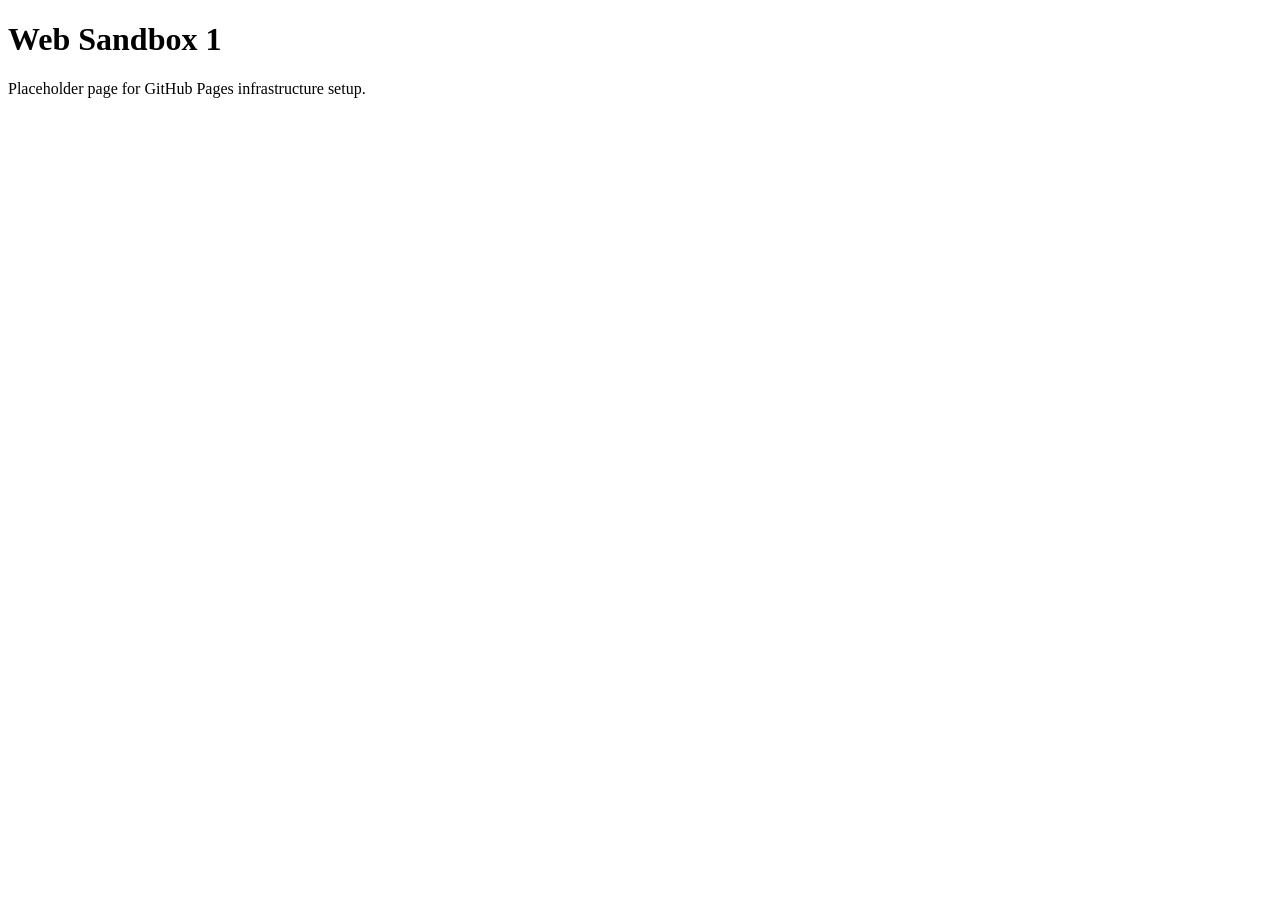
==== index.html @ b5f7ca27 "Add initial HTML structure for Web Sandbox 1" ====
<!doctype html>
<html lang="en">
<head>
  <meta charset="utf-8">
  <meta name="viewport" content="width=device-width, initial-scale=1">
  <title>Web Sandbox 1</title>
  <meta name="description" content="Placeholder for AI web sandbox 1.">
</head>
<body>
  <main>
    <h1>Web Sandbox 1</h1>
    <p>Placeholder page for GitHub Pages infrastructure setup.</p>
  </main>
</body>
</html>
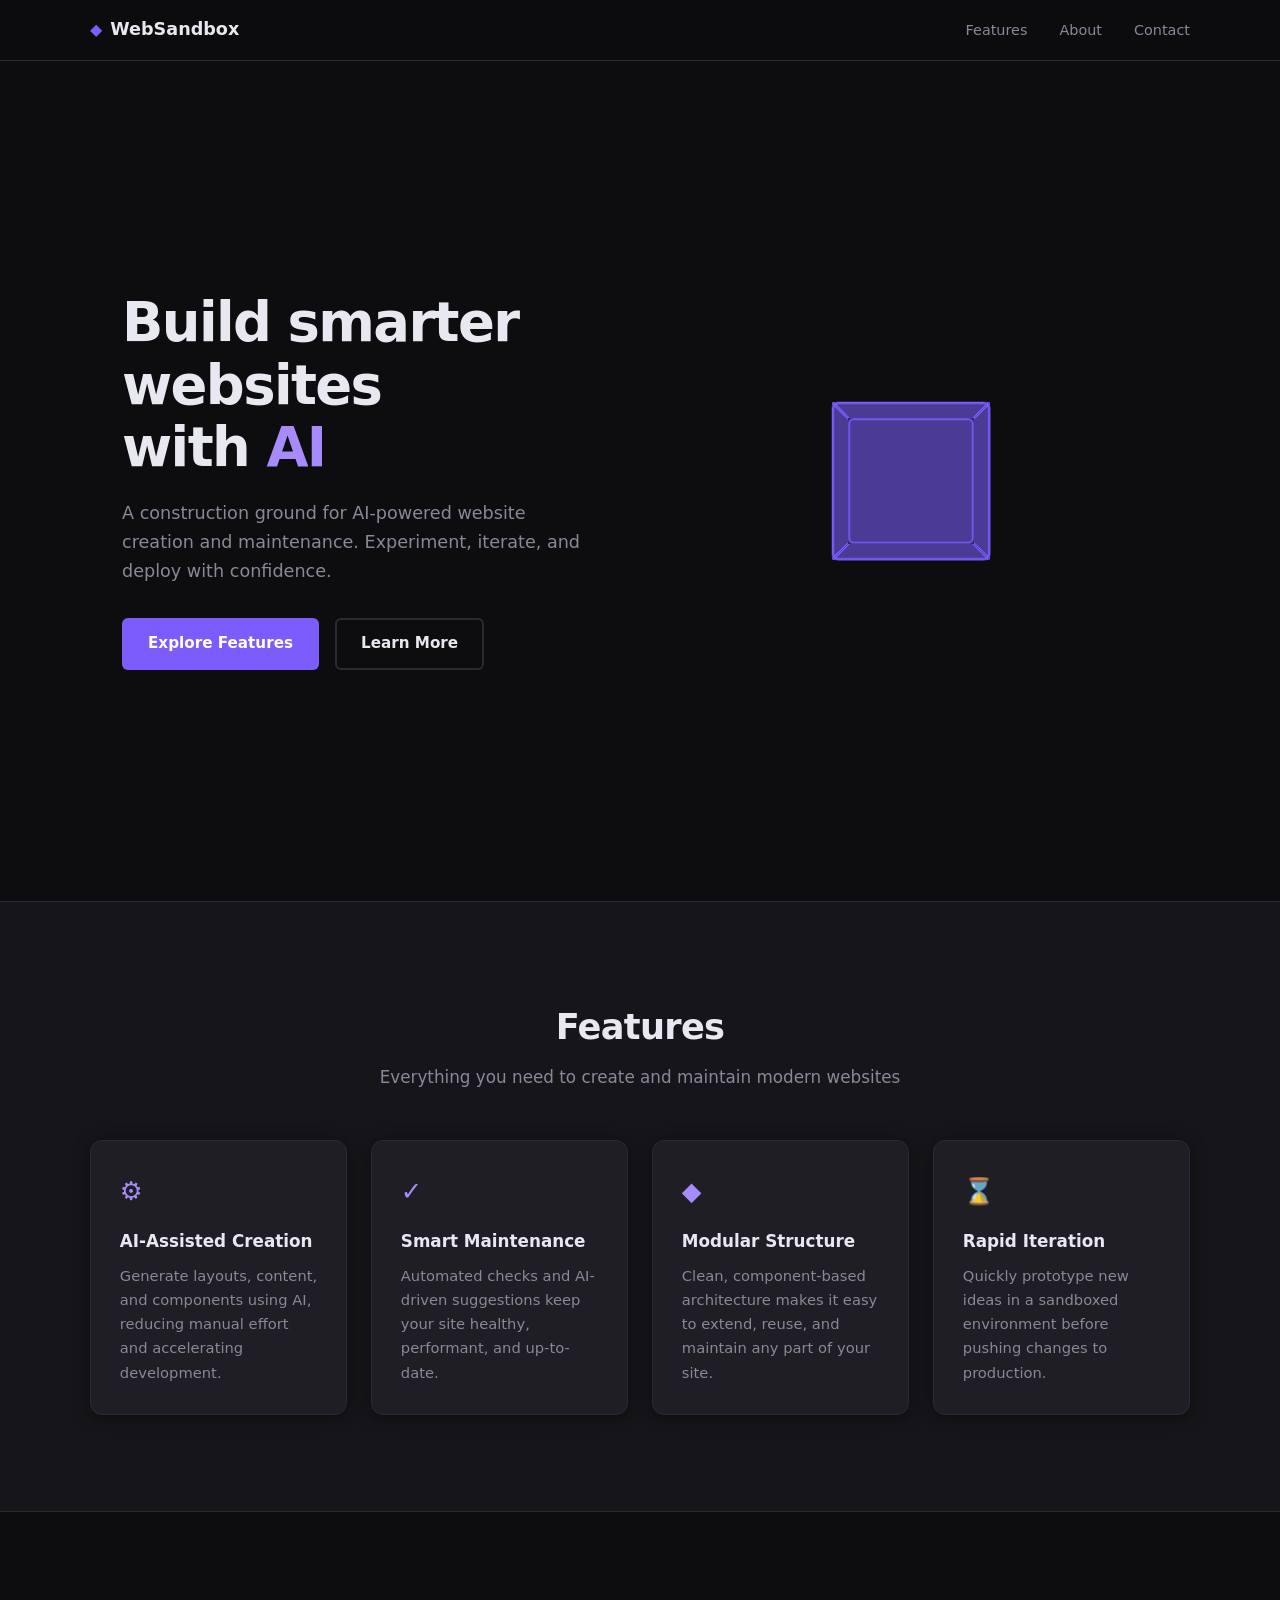
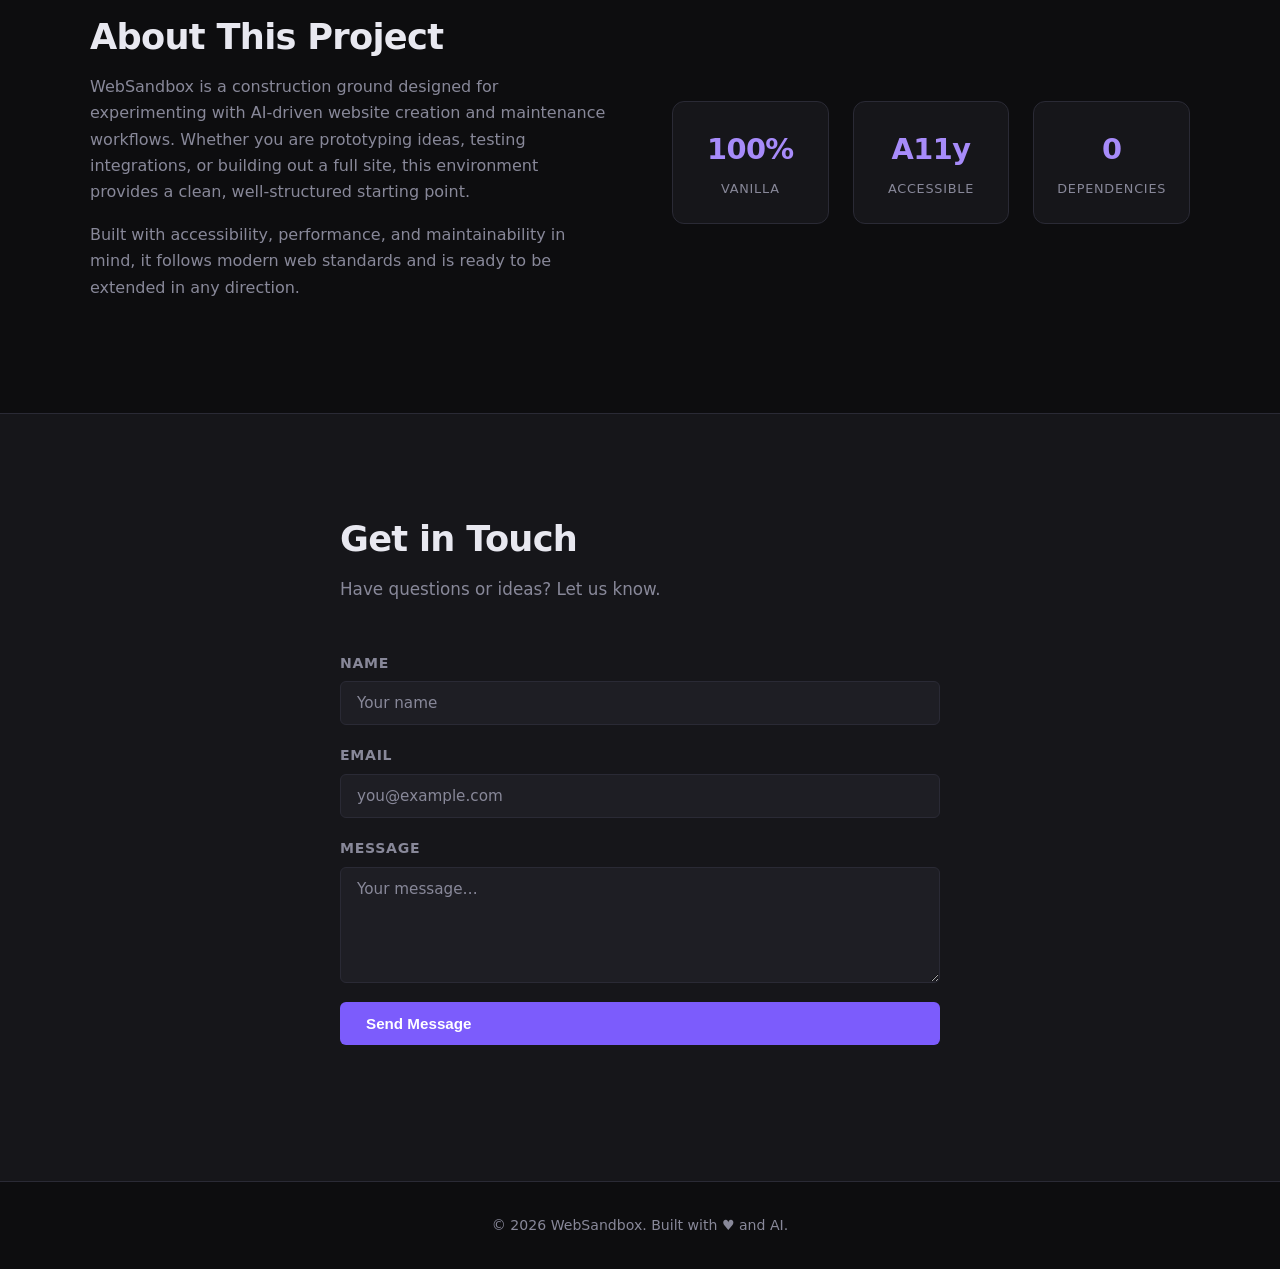
==== commit d749177c: "Changes before error encountered Agent-Logs-Url: https://github.com/FerretFatale/web-sandbox-1/sessi" ====
--- a/index.html
+++ b/index.html
@@ -1,15 +1,135 @@
-<!doctype html>
+<!DOCTYPE html>
 <html lang="en">
 <head>
-  <meta charset="utf-8">
-  <meta name="viewport" content="width=device-width, initial-scale=1">
-  <title>Web Sandbox 1</title>
-  <meta name="description" content="Placeholder for AI web sandbox 1.">
+  <meta charset="UTF-8" />
+  <meta name="viewport" content="width=device-width, initial-scale=1.0" />
+  <meta name="description" content="Construction grounds for AI website creation and maintenance." />
+  <title>Web Sandbox</title>
+  <link rel="stylesheet" href="css/style.css" />
 </head>
 <body>
+  <header class="site-header">
+    <nav class="nav">
+      <div class="nav__logo">
+        <span class="nav__logo-icon">&#9670;</span>
+        <span class="nav__logo-text">WebSandbox</span>
+      </div>
+      <button class="nav__toggle" aria-label="Toggle menu" aria-expanded="false">
+        <span></span><span></span><span></span>
+      </button>
+      <ul class="nav__links" role="list">
+        <li><a href="#features">Features</a></li>
+        <li><a href="#about">About</a></li>
+        <li><a href="#contact">Contact</a></li>
+      </ul>
+    </nav>
+  </header>
+
   <main>
-    <h1>Web Sandbox 1</h1>
-    <p>Placeholder page for GitHub Pages infrastructure setup.</p>
+    <section class="hero">
+      <div class="hero__content">
+        <h1 class="hero__title">Build smarter websites<br />with <span class="highlight">AI</span></h1>
+        <p class="hero__subtitle">A construction ground for AI-powered website creation and maintenance. Experiment, iterate, and deploy with confidence.</p>
+        <div class="hero__actions">
+          <a href="#features" class="btn btn--primary">Explore Features</a>
+          <a href="#about" class="btn btn--outline">Learn More</a>
+        </div>
+      </div>
+      <div class="hero__visual" aria-hidden="true">
+        <div class="cube">
+          <div class="cube__face cube__face--front"></div>
+          <div class="cube__face cube__face--back"></div>
+          <div class="cube__face cube__face--left"></div>
+          <div class="cube__face cube__face--right"></div>
+          <div class="cube__face cube__face--top"></div>
+          <div class="cube__face cube__face--bottom"></div>
+        </div>
+      </div>
+    </section>
+
+    <section id="features" class="features">
+      <div class="container">
+        <h2 class="section-title">Features</h2>
+        <p class="section-subtitle">Everything you need to create and maintain modern websites</p>
+        <div class="features__grid">
+          <article class="card">
+            <div class="card__icon">&#9881;</div>
+            <h3 class="card__title">AI-Assisted Creation</h3>
+            <p class="card__body">Generate layouts, content, and components using AI, reducing manual effort and accelerating development.</p>
+          </article>
+          <article class="card">
+            <div class="card__icon">&#10003;</div>
+            <h3 class="card__title">Smart Maintenance</h3>
+            <p class="card__body">Automated checks and AI-driven suggestions keep your site healthy, performant, and up-to-date.</p>
+          </article>
+          <article class="card">
+            <div class="card__icon">&#9670;</div>
+            <h3 class="card__title">Modular Structure</h3>
+            <p class="card__body">Clean, component-based architecture makes it easy to extend, reuse, and maintain any part of your site.</p>
+          </article>
+          <article class="card">
+            <div class="card__icon">&#8987;</div>
+            <h3 class="card__title">Rapid Iteration</h3>
+            <p class="card__body">Quickly prototype new ideas in a sandboxed environment before pushing changes to production.</p>
+          </article>
+        </div>
+      </div>
+    </section>
+
+    <section id="about" class="about">
+      <div class="container about__inner">
+        <div class="about__text">
+          <h2 class="section-title">About This Project</h2>
+          <p>WebSandbox is a construction ground designed for experimenting with AI-driven website creation and maintenance workflows. Whether you are prototyping ideas, testing integrations, or building out a full site, this environment provides a clean, well-structured starting point.</p>
+          <p>Built with accessibility, performance, and maintainability in mind, it follows modern web standards and is ready to be extended in any direction.</p>
+        </div>
+        <div class="about__stats" aria-label="Project stats">
+          <div class="stat">
+            <span class="stat__number">100%</span>
+            <span class="stat__label">Vanilla</span>
+          </div>
+          <div class="stat">
+            <span class="stat__number">A11y</span>
+            <span class="stat__label">Accessible</span>
+          </div>
+          <div class="stat">
+            <span class="stat__number">0</span>
+            <span class="stat__label">Dependencies</span>
+          </div>
+        </div>
+      </div>
+    </section>
+
+    <section id="contact" class="contact">
+      <div class="container">
+        <h2 class="section-title">Get in Touch</h2>
+        <p class="section-subtitle">Have questions or ideas? Let us know.</p>
+        <form class="contact-form" novalidate>
+          <div class="form-group">
+            <label for="name">Name</label>
+            <input type="text" id="name" name="name" autocomplete="name" required placeholder="Your name" />
+          </div>
+          <div class="form-group">
+            <label for="email">Email</label>
+            <input type="email" id="email" name="email" autocomplete="email" required placeholder="you@example.com" />
+          </div>
+          <div class="form-group">
+            <label for="message">Message</label>
+            <textarea id="message" name="message" rows="5" required placeholder="Your message…"></textarea>
+          </div>
+          <button type="submit" class="btn btn--primary">Send Message</button>
+          <p class="form-feedback" role="status" aria-live="polite"></p>
+        </form>
+      </div>
+    </section>
   </main>
+
+  <footer class="site-footer">
+    <div class="container">
+      <p>&copy; <span id="year"></span> WebSandbox. Built with &#9829; and AI.</p>
+    </div>
+  </footer>
+
+  <script src="js/main.js"></script>
 </body>
 </html>
--- a/css/style.css
+++ b/css/style.css
@@ -0,0 +1,536 @@
+/* =====================================================
+   WebSandbox – Main Stylesheet
+   ===================================================== */
+
+/* ----- CSS Custom Properties ----- */
+:root {
+  --color-bg: #0d0d0f;
+  --color-surface: #16161a;
+  --color-surface-2: #1e1e24;
+  --color-border: #2a2a35;
+  --color-text: #e8e8f0;
+  --color-text-muted: #888899;
+  --color-accent: #7c5cfc;
+  --color-accent-light: #a78bfa;
+  --color-accent-glow: rgba(124, 92, 252, 0.35);
+  --color-highlight: #f0c040;
+
+  --font-sans: "Segoe UI", system-ui, -apple-system, sans-serif;
+  --font-mono: "Cascadia Code", "Fira Code", monospace;
+
+  --radius-sm: 6px;
+  --radius-md: 12px;
+  --radius-lg: 20px;
+
+  --shadow-card: 0 2px 16px rgba(0, 0, 0, 0.45);
+  --shadow-glow: 0 0 32px var(--color-accent-glow);
+
+  --transition: 0.25s ease;
+  --max-width: 1100px;
+}
+
+/* ----- Reset & Base ----- */
+*, *::before, *::after {
+  box-sizing: border-box;
+  margin: 0;
+  padding: 0;
+}
+
+html {
+  scroll-behavior: smooth;
+  font-size: 16px;
+}
+
+body {
+  background-color: var(--color-bg);
+  color: var(--color-text);
+  font-family: var(--font-sans);
+  line-height: 1.65;
+  -webkit-font-smoothing: antialiased;
+}
+
+a {
+  color: var(--color-accent-light);
+  text-decoration: none;
+  transition: color var(--transition);
+}
+
+a:hover,
+a:focus-visible {
+  color: #fff;
+}
+
+img {
+  display: block;
+  max-width: 100%;
+}
+
+ul {
+  list-style: none;
+}
+
+/* ----- Utility ----- */
+.container {
+  width: min(var(--max-width), 100% - 2rem);
+  margin-inline: auto;
+}
+
+.highlight {
+  color: var(--color-accent-light);
+}
+
+.section-title {
+  font-size: clamp(1.6rem, 3vw, 2.2rem);
+  font-weight: 700;
+  margin-bottom: 0.5rem;
+  letter-spacing: -0.02em;
+}
+
+.section-subtitle {
+  color: var(--color-text-muted);
+  font-size: 1.05rem;
+  margin-bottom: 3rem;
+}
+
+/* ----- Buttons ----- */
+.btn {
+  display: inline-flex;
+  align-items: center;
+  gap: 0.5rem;
+  padding: 0.7rem 1.5rem;
+  border-radius: var(--radius-sm);
+  font-size: 0.95rem;
+  font-weight: 600;
+  cursor: pointer;
+  border: 2px solid transparent;
+  transition: background-color var(--transition), color var(--transition), border-color var(--transition), box-shadow var(--transition);
+}
+
+.btn--primary {
+  background-color: var(--color-accent);
+  color: #fff;
+}
+
+.btn--primary:hover,
+.btn--primary:focus-visible {
+  background-color: var(--color-accent-light);
+  color: var(--color-bg);
+  box-shadow: var(--shadow-glow);
+}
+
+.btn--outline {
+  background-color: transparent;
+  border-color: var(--color-border);
+  color: var(--color-text);
+}
+
+.btn--outline:hover,
+.btn--outline:focus-visible {
+  border-color: var(--color-accent-light);
+  color: var(--color-accent-light);
+}
+
+/* ----- Navigation ----- */
+.site-header {
+  position: sticky;
+  top: 0;
+  z-index: 100;
+  background-color: rgba(13, 13, 15, 0.85);
+  backdrop-filter: blur(12px);
+  border-bottom: 1px solid var(--color-border);
+}
+
+.nav {
+  display: flex;
+  align-items: center;
+  justify-content: space-between;
+  height: 60px;
+  width: min(var(--max-width), 100% - 2rem);
+  margin-inline: auto;
+}
+
+.nav__logo {
+  display: flex;
+  align-items: center;
+  gap: 0.5rem;
+  font-weight: 700;
+  font-size: 1.1rem;
+  color: var(--color-text);
+}
+
+.nav__logo-icon {
+  color: var(--color-accent);
+  font-size: 1rem;
+}
+
+.nav__links {
+  display: flex;
+  gap: 2rem;
+}
+
+.nav__links a {
+  color: var(--color-text-muted);
+  font-size: 0.9rem;
+  font-weight: 500;
+  transition: color var(--transition);
+}
+
+.nav__links a:hover,
+.nav__links a:focus-visible {
+  color: var(--color-text);
+}
+
+.nav__toggle {
+  display: none;
+  flex-direction: column;
+  gap: 5px;
+  background: none;
+  border: none;
+  cursor: pointer;
+  padding: 4px;
+}
+
+.nav__toggle span {
+  display: block;
+  width: 22px;
+  height: 2px;
+  background-color: var(--color-text);
+  border-radius: 2px;
+  transition: transform var(--transition), opacity var(--transition);
+}
+
+/* ----- Hero ----- */
+.hero {
+  display: grid;
+  grid-template-columns: 1fr 1fr;
+  align-items: center;
+  gap: 3rem;
+  min-height: calc(100vh - 60px);
+  padding: 5rem min(5vw, 2rem);
+  width: min(var(--max-width), 100% - 2rem);
+  margin-inline: auto;
+}
+
+.hero__title {
+  font-size: clamp(2rem, 5vw, 3.4rem);
+  font-weight: 800;
+  line-height: 1.15;
+  letter-spacing: -0.03em;
+  margin-bottom: 1.2rem;
+}
+
+.hero__subtitle {
+  color: var(--color-text-muted);
+  font-size: 1.1rem;
+  max-width: 480px;
+  margin-bottom: 2rem;
+}
+
+.hero__actions {
+  display: flex;
+  gap: 1rem;
+  flex-wrap: wrap;
+}
+
+/* ----- 3-D Cube ----- */
+.hero__visual {
+  display: flex;
+  justify-content: center;
+  align-items: center;
+  perspective: 600px;
+}
+
+.cube {
+  width: 140px;
+  height: 140px;
+  transform-style: preserve-3d;
+  animation: rotate-cube 12s linear infinite;
+  position: relative;
+}
+
+.cube__face {
+  position: absolute;
+  inset: 0;
+  width: 140px;
+  height: 140px;
+  border: 2px solid var(--color-accent);
+  background-color: var(--color-accent-glow);
+  border-radius: var(--radius-sm);
+}
+
+.cube__face--front  { transform: translateZ(70px); }
+.cube__face--back   { transform: translateZ(-70px) rotateY(180deg); }
+.cube__face--left   { transform: rotateY(-90deg) translateZ(70px); }
+.cube__face--right  { transform: rotateY(90deg) translateZ(70px); }
+.cube__face--top    { transform: rotateX(90deg) translateZ(70px); }
+.cube__face--bottom { transform: rotateX(-90deg) translateZ(70px); }
+
+@keyframes rotate-cube {
+  from { transform: rotateX(20deg) rotateY(0deg); }
+  to   { transform: rotateX(20deg) rotateY(360deg); }
+}
+
+/* ----- Features ----- */
+.features {
+  padding: 6rem 0;
+  background-color: var(--color-surface);
+  border-top: 1px solid var(--color-border);
+  border-bottom: 1px solid var(--color-border);
+}
+
+.features .container {
+  text-align: center;
+}
+
+.features__grid {
+  display: grid;
+  grid-template-columns: repeat(auto-fit, minmax(230px, 1fr));
+  gap: 1.5rem;
+  text-align: left;
+}
+
+.card {
+  background-color: var(--color-surface-2);
+  border: 1px solid var(--color-border);
+  border-radius: var(--radius-md);
+  padding: 1.8rem;
+  box-shadow: var(--shadow-card);
+  transition: border-color var(--transition), box-shadow var(--transition), transform var(--transition);
+}
+
+.card:hover {
+  border-color: var(--color-accent);
+  box-shadow: var(--shadow-glow), var(--shadow-card);
+  transform: translateY(-4px);
+}
+
+.card__icon {
+  font-size: 1.6rem;
+  margin-bottom: 1rem;
+  color: var(--color-accent-light);
+}
+
+.card__title {
+  font-size: 1.05rem;
+  font-weight: 700;
+  margin-bottom: 0.5rem;
+}
+
+.card__body {
+  color: var(--color-text-muted);
+  font-size: 0.92rem;
+}
+
+/* ----- About ----- */
+.about {
+  padding: 6rem 0;
+}
+
+.about__inner {
+  display: grid;
+  grid-template-columns: 1fr 1fr;
+  gap: 4rem;
+  align-items: center;
+}
+
+.about__text p {
+  color: var(--color-text-muted);
+  margin-bottom: 1rem;
+}
+
+.about__stats {
+  display: grid;
+  grid-template-columns: repeat(3, 1fr);
+  gap: 1.5rem;
+  text-align: center;
+}
+
+.stat {
+  background-color: var(--color-surface);
+  border: 1px solid var(--color-border);
+  border-radius: var(--radius-md);
+  padding: 1.5rem 1rem;
+}
+
+.stat__number {
+  display: block;
+  font-size: 1.8rem;
+  font-weight: 800;
+  color: var(--color-accent-light);
+  letter-spacing: -0.02em;
+}
+
+.stat__label {
+  display: block;
+  font-size: 0.8rem;
+  color: var(--color-text-muted);
+  text-transform: uppercase;
+  letter-spacing: 0.06em;
+  margin-top: 0.25rem;
+}
+
+/* ----- Contact ----- */
+.contact {
+  padding: 6rem 0;
+  background-color: var(--color-surface);
+  border-top: 1px solid var(--color-border);
+}
+
+.contact .container {
+  max-width: 600px;
+}
+
+.contact-form {
+  display: flex;
+  flex-direction: column;
+  gap: 1.2rem;
+}
+
+.form-group {
+  display: flex;
+  flex-direction: column;
+  gap: 0.4rem;
+}
+
+.form-group label {
+  font-size: 0.88rem;
+  font-weight: 600;
+  color: var(--color-text-muted);
+  text-transform: uppercase;
+  letter-spacing: 0.05em;
+}
+
+.form-group input,
+.form-group textarea {
+  background-color: var(--color-surface-2);
+  border: 1px solid var(--color-border);
+  border-radius: var(--radius-sm);
+  color: var(--color-text);
+  font-family: var(--font-sans);
+  font-size: 0.95rem;
+  padding: 0.75rem 1rem;
+  transition: border-color var(--transition), box-shadow var(--transition);
+  resize: vertical;
+}
+
+.form-group input::placeholder,
+.form-group textarea::placeholder {
+  color: var(--color-text-muted);
+}
+
+.form-group input:focus,
+.form-group textarea:focus {
+  outline: none;
+  border-color: var(--color-accent);
+  box-shadow: 0 0 0 3px var(--color-accent-glow);
+}
+
+.form-group input.error,
+.form-group textarea.error {
+  border-color: #e05252;
+}
+
+.form-feedback {
+  font-size: 0.9rem;
+  min-height: 1.4em;
+}
+
+.form-feedback.success {
+  color: #5ec47a;
+}
+
+.form-feedback.error {
+  color: #e05252;
+}
+
+/* ----- Footer ----- */
+.site-footer {
+  padding: 2rem 0;
+  text-align: center;
+  border-top: 1px solid var(--color-border);
+  color: var(--color-text-muted);
+  font-size: 0.88rem;
+}
+
+/* ----- Responsive ----- */
+@media (max-width: 768px) {
+  .hero {
+    grid-template-columns: 1fr;
+    text-align: center;
+    min-height: auto;
+    padding-top: 3rem;
+    padding-bottom: 3rem;
+  }
+
+  .hero__subtitle {
+    margin-inline: auto;
+  }
+
+  .hero__actions {
+    justify-content: center;
+  }
+
+  .hero__visual {
+    order: -1;
+    min-height: 200px;
+  }
+
+  .cube {
+    width: 100px;
+    height: 100px;
+  }
+
+  .cube__face {
+    width: 100px;
+    height: 100px;
+  }
+
+  .cube__face--front  { transform: translateZ(50px); }
+  .cube__face--back   { transform: translateZ(-50px) rotateY(180deg); }
+  .cube__face--left   { transform: rotateY(-90deg) translateZ(50px); }
+  .cube__face--right  { transform: rotateY(90deg) translateZ(50px); }
+  .cube__face--top    { transform: rotateX(90deg) translateZ(50px); }
+  .cube__face--bottom { transform: rotateX(-90deg) translateZ(50px); }
+
+  .about__inner {
+    grid-template-columns: 1fr;
+    gap: 2rem;
+  }
+
+  .about__stats {
+    grid-template-columns: repeat(3, 1fr);
+  }
+
+  .nav__toggle {
+    display: flex;
+  }
+
+  .nav__links {
+    display: none;
+    position: absolute;
+    top: 60px;
+    left: 0;
+    right: 0;
+    background-color: var(--color-surface);
+    border-bottom: 1px solid var(--color-border);
+    flex-direction: column;
+    gap: 0;
+    padding: 1rem 0;
+  }
+
+  .nav__links.is-open {
+    display: flex;
+  }
+
+  .nav__links li a {
+    display: block;
+    padding: 0.75rem 1.5rem;
+    font-size: 1rem;
+  }
+}
+
+@media (max-width: 400px) {
+  .about__stats {
+    grid-template-columns: 1fr;
+  }
+}
